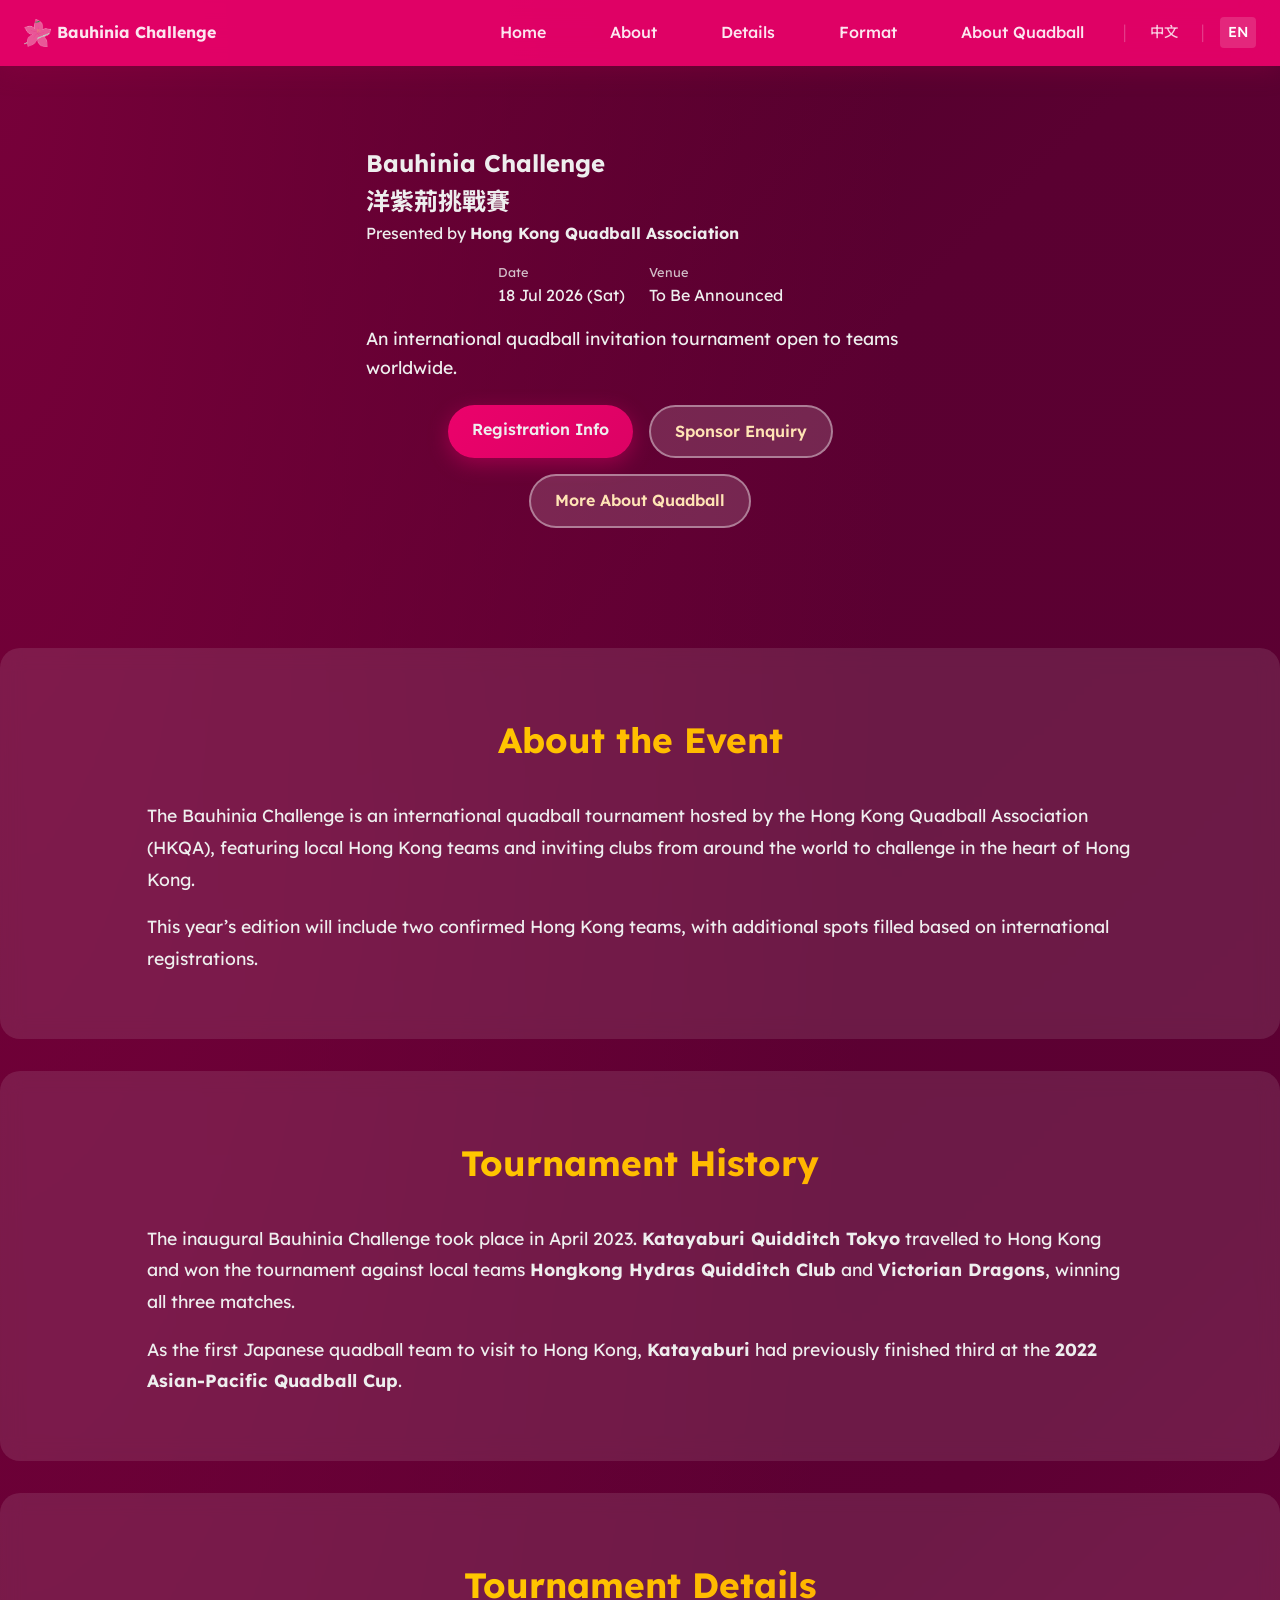
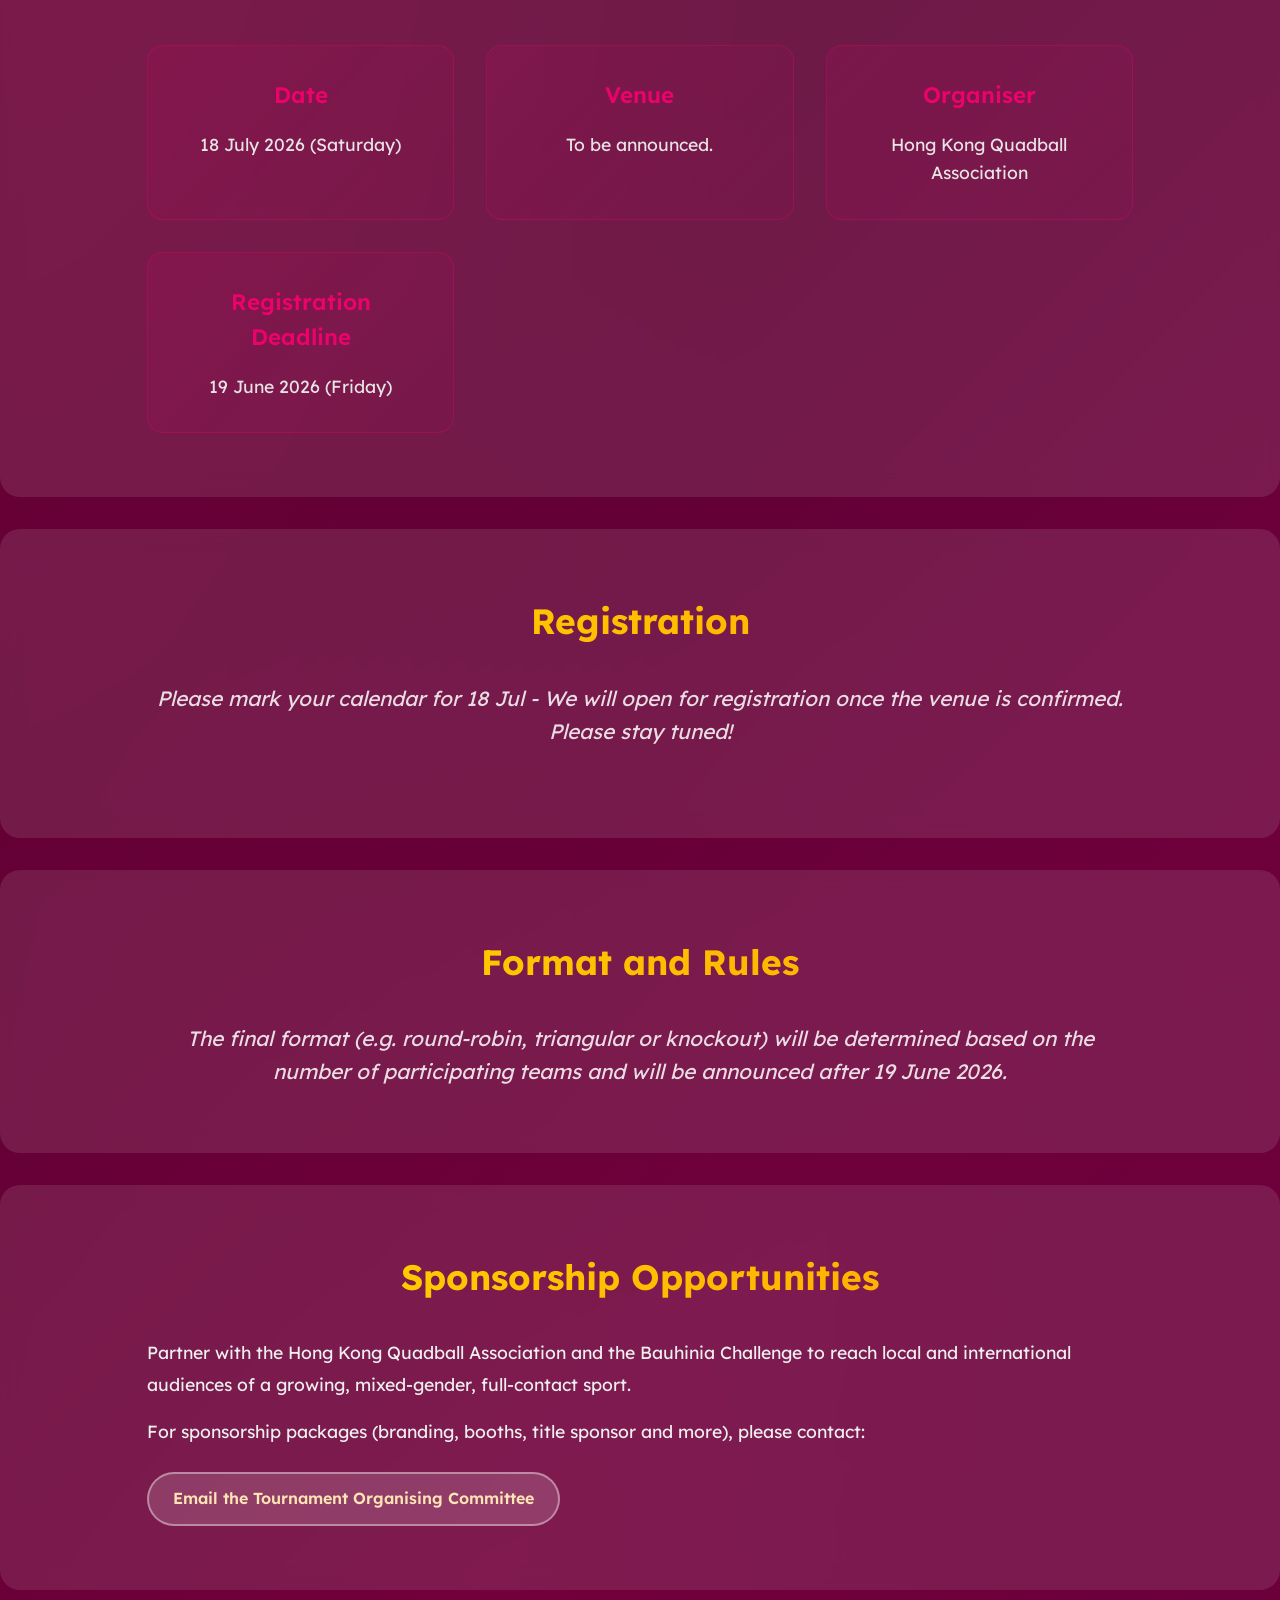
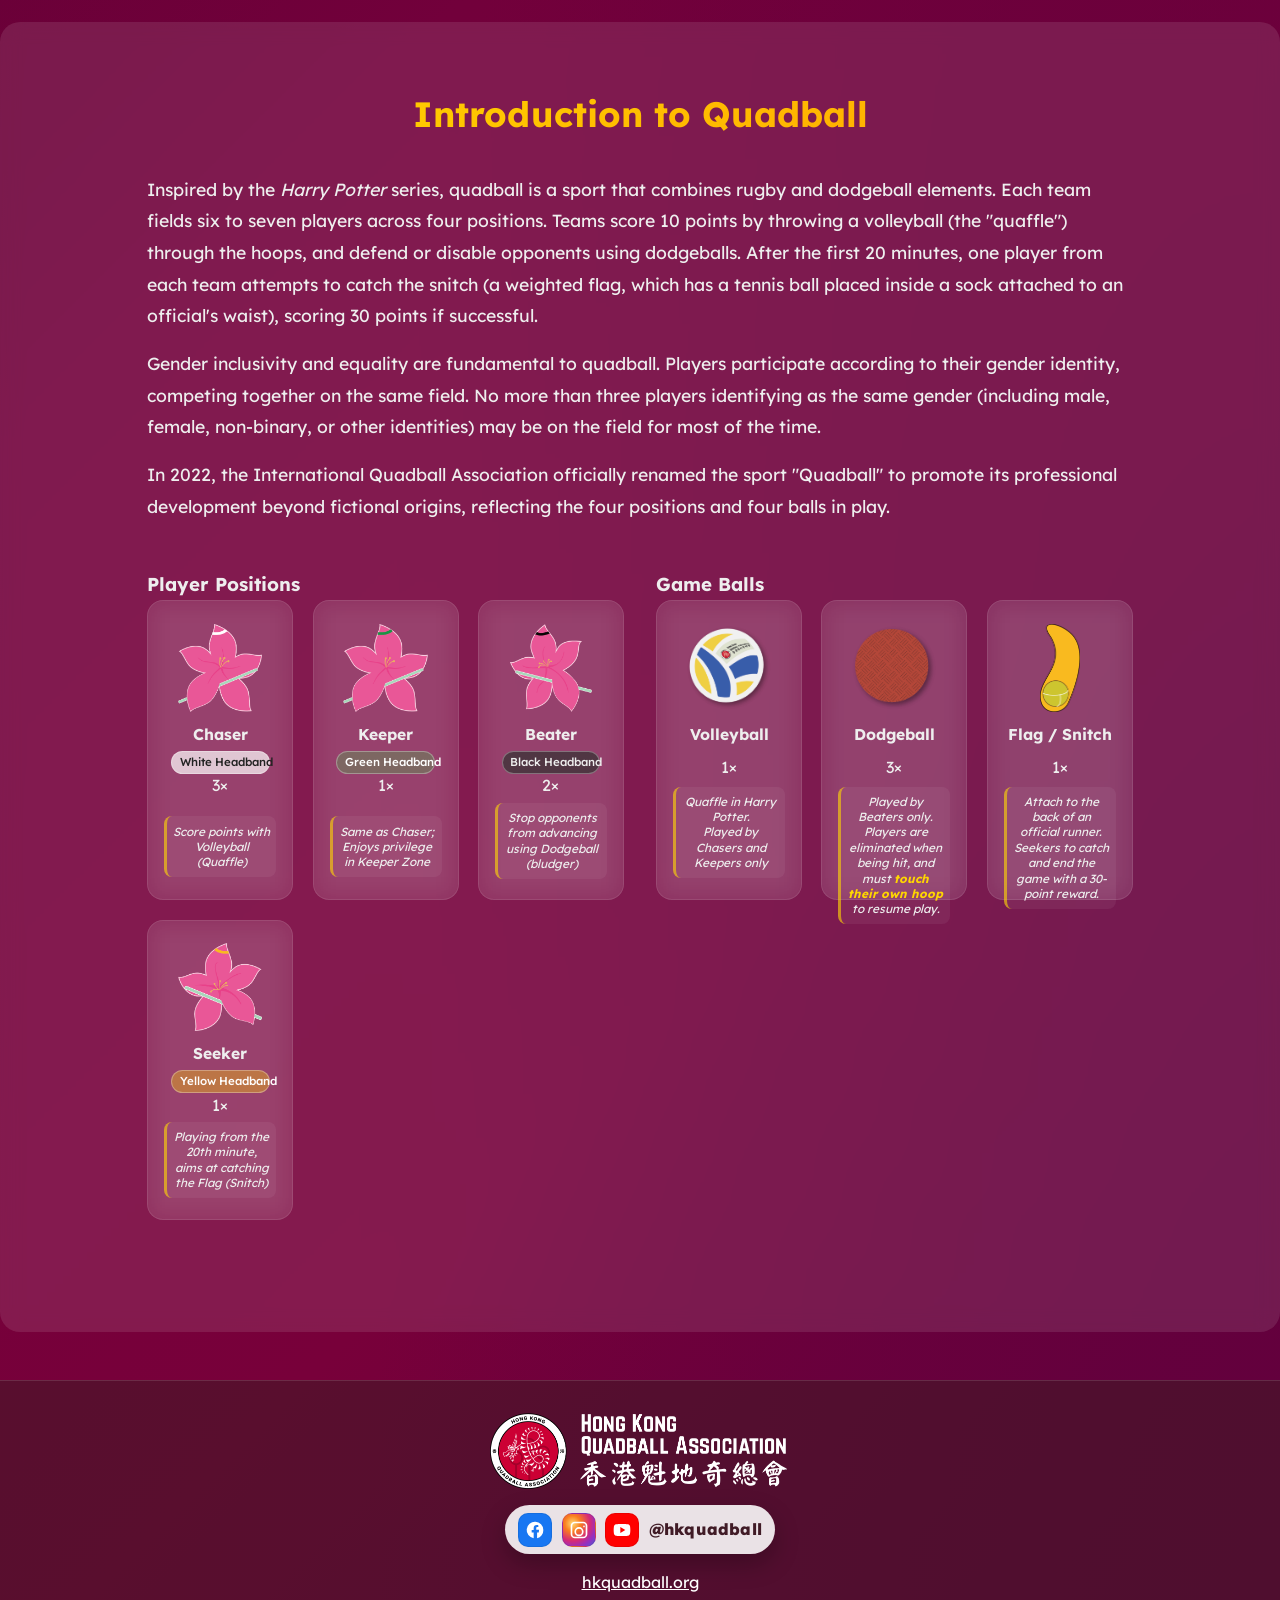
==== index.html @ e5937f77 "(Draft) First Edition" ====
<!DOCTYPE html>
<meta charset="UTF-8">
<meta name="robots" content="noindex, follow">
<script>
  window.location.replace('/bauhinia-challenge/2026/index.html');
</script>
<title>Redirecting...</title>
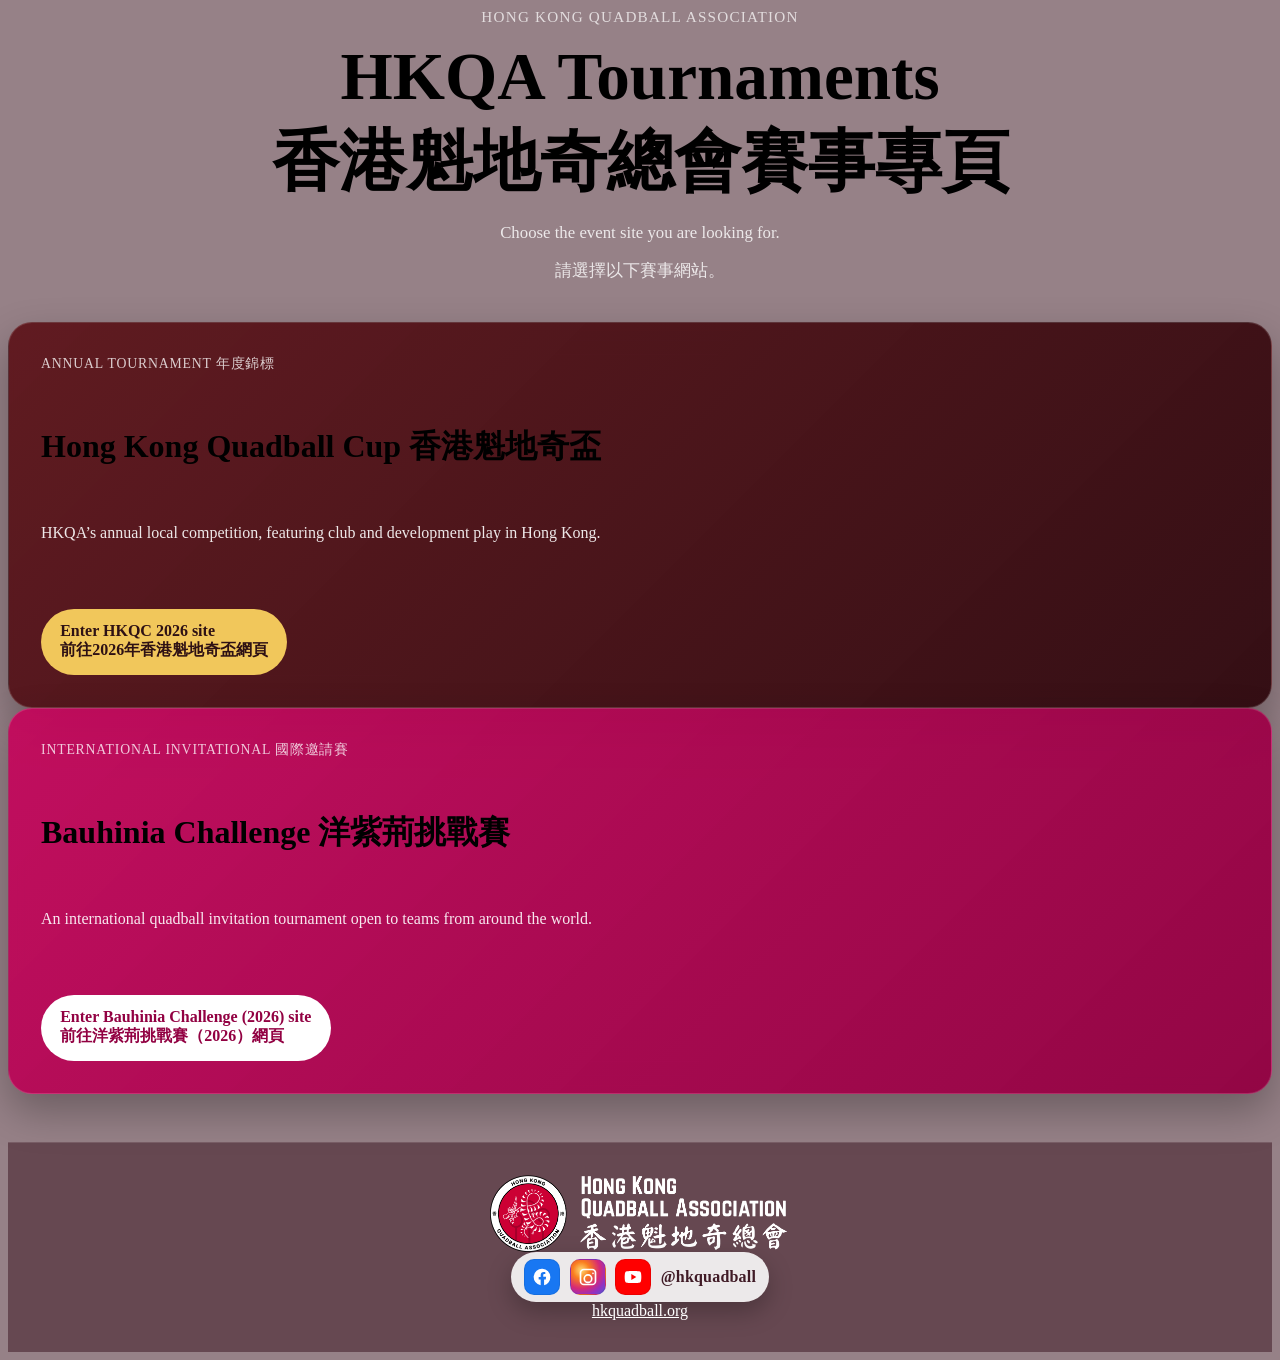
==== commit ab9763c4: "Root Redirect change to Menu" ====
--- a/index.html
+++ b/index.html
@@ -1,7 +1,321 @@
 <!DOCTYPE html>
 <meta charset="UTF-8">
 <meta name="robots" content="noindex, follow">
-<script>
-  window.location.replace('/bauhinia-challenge/2026/index.html');
-</script>
-<title>Redirecting...</title>
+<!-- Disabled: Auto Redirect to Bauhinia Challenge (2026) -->
+<!-- <script>
+  window.location.replace('./bauhinia-challenge/2026/index.html');
+</script> -->
+<head>
+	<title>
+	HKQA Tournament Menu
+	</title>
+	
+	<style>
+	@import url('https://fonts.googleapis.com/css2?family=Lexend:ital,wght@0,200..800;1,200..800&family=Noto+Sans+HK:wght@100..900&display=swap');
+	
+	body {
+		background: rgba(64, 27, 38, 0.55);
+	}
+	
+	body.hub-page {
+	  margin: 0;
+	  font-family: 'Lexend', 'Noto Sans HK', sans-serif;
+	  background:
+		radial-gradient(circle at top, rgba(235, 2, 107, 0.12), transparent 35%),
+		linear-gradient(135deg, #16070d 0%, #241019 50%, #12070b 100%);
+	  color: #fff;
+	}
+
+	.hub-shell {
+	  max-width: 1180px;
+	  margin: 0 auto;
+	  padding: 4.5rem 1.5rem 3rem;
+	}
+
+	.hub-hero {
+	  text-align: center;
+	  margin-bottom: 2.5rem;
+	}
+
+	.hub-kicker {
+	  margin: 0 0 0.75rem;
+	  font-size: 0.95rem;
+	  letter-spacing: 0.08em;
+	  text-transform: uppercase;
+	  color: rgba(255,255,255,0.72);
+	}
+
+	.hub-hero h1 {
+	  margin: 0;
+	  font-size: clamp(2.4rem, 6vw, 4.2rem);
+	  font-weight: 800;
+	}
+
+	.hub-subtitle {
+	  max-width: 640px;
+	  margin: 1rem auto 0;
+	  font-size: 1.05rem;
+	  color: rgba(255,255,255,0.82);
+	}
+
+	.event-grid {
+	  display: grid;
+	  grid-template-columns: repeat(2, minmax(0, 1fr));
+	  gap: 1.5rem;
+	}
+
+	.event-card {
+	  border-radius: 24px;
+	  padding: 2rem;
+	  min-height: 320px;
+	  display: flex;
+	  flex-direction: column;
+	  justify-content: space-between;
+	  border: 1px solid rgba(255,255,255,0.14);
+	  box-shadow: 0 18px 40px rgba(0,0,0,0.28);
+	  backdrop-filter: blur(14px);
+	}
+
+	.hkqc-card {
+	  background: linear-gradient(135deg, rgba(92, 18, 24, 0.92), rgba(48, 10, 16, 0.96));
+	}
+
+	.bc-card {
+	  background: linear-gradient(135deg, rgba(198, 2, 90, 0.90), rgba(146, 1, 66, 0.96));
+	}
+
+	.event-label {
+	  margin: 0 0 1rem;
+	  font-size: 0.86rem;
+	  letter-spacing: 0.06em;
+	  text-transform: uppercase;
+	  color: rgba(255,255,255,0.78);
+	}
+
+	.event-card h2 {
+	  margin: 0 0 1rem;
+	  font-size: 2rem;
+	  line-height: 1.15;
+	}
+
+	.event-copy {
+	  margin: 0 0 1.5rem;
+	  font-size: 1rem;
+	  line-height: 1.7;
+	  color: rgba(255,255,255,0.9);
+	}
+
+	.event-actions {
+	  display: flex;
+	  flex-wrap: wrap;
+	  gap: 0.85rem;
+	  align-items: center;
+	}
+
+	.btn {
+	  display: inline-block;
+	  padding: 0.85rem 1.2rem;
+	  border-radius: 999px;
+	  text-decoration: none;
+	  font-weight: 700;
+	}
+
+	.btn-hkqc {
+	  background: #f1c75b;
+	  color: #2e1114;
+	}
+
+	.btn-bc {
+	  background: #fff;
+	  color: #920142;
+	}
+
+	.text-link {
+	  color: rgba(255,255,255,0.88);
+	  text-decoration: none;
+	  border-bottom: 1px solid rgba(255,255,255,0.35);
+	}
+
+	@media (max-width: 840px) {
+	  .event-grid {
+		grid-template-columns: 1fr;
+	  }
+	}
+
+	/* Footer */
+	.site-footer {
+	  margin-top: 3rem;
+	  padding: 2rem 1.5rem;
+	  background: rgba(64, 27, 38, 0.55);
+	  border-top: 1px solid rgba(255, 255, 255, 0.12);
+	}
+
+	.footer-links {
+	  display: flex;
+	  flex-wrap: wrap;
+	  gap: 0.6rem 1rem;
+	}
+
+	.footer-link {
+	  color: rgba(255, 255, 255, 0.9);
+	  text-decoration: none;
+	  padding: 0.3rem 0.65rem;
+	  border-radius: 999px;
+	  border: 1px solid rgba(255, 255, 255, 0.18);
+	  background: rgba(255, 255, 255, 0.06);
+	  transition: all 0.2s ease;
+	}
+
+	.footer-link:hover {
+	  background: rgba(255, 255, 255, 0.16);
+	  border-color: rgba(255, 255, 255, 0.35);
+	}
+
+	.footer-social { display: flex; justify-content: center; }
+
+	/* Footer logo sizing relative to social pill */
+	.site-footer .footer-social {
+	  display: flex;
+	  flex-direction: column;
+	  align-items: center;
+	  gap: 0.75rem;
+	}
+
+	.site-footer .social-pill { width: fit-content; }
+
+	.site-footer .footer-logo {
+	  width: min(100%, 300px); /* 120% of pill, but not ridiculously large */
+	  max-width: 110%;
+	  height: auto;
+	  display: block;
+	}
+
+	.social-pill {
+	  display: inline-flex;
+	  align-items: center;
+	  gap: 0.6rem;
+	  padding: 0.45rem 0.8rem;
+	  border-radius: 999px;
+	  background: rgba(255, 255, 255, 0.88);
+	  color: #401b26;
+	  box-shadow: 0 10px 24px rgba(0,0,0,0.25);
+	}
+
+	.social-icon {
+	  width: 34px;
+	  height: 34px;
+	  border-radius: 10px;
+	  display: inline-flex;
+	  align-items: center;
+	  justify-content: center;
+	  text-decoration: none;
+	  border: 1px solid rgba(0,0,0,0.08);
+	  transition: transform 0.15s ease, filter 0.15s ease;
+	}
+
+	.social-icon svg {
+	  width: 20px;
+	  height: 20px;
+	  fill: #fff;                 /* white mark on brand color */
+	}
+
+	.social-icon:hover {
+	  transform: translateY(-1px);
+	  filter: brightness(1.05);
+	}
+
+	/* Brand backgrounds */
+	.social-icon.facebook { background: #1877F2; }  /* Facebook blue */
+	.social-icon.youtube { background: #FF0000; }   /* YouTube red */
+
+	/* Instagram gradient */
+	.social-icon.instagram {
+	  background: radial-gradient(circle at 30% 30%, #feda75 0%, #fa7e1e 25%, #d62976 55%, #962fbf 75%, #4f5bd5 100%);
+	}
+
+	.social-handle {
+	  font-weight: 800;
+	  letter-spacing: 0.2px;
+	  white-space: nowrap;
+	}
+	</style>
+</head>
+<body>
+	<section class="hub-hero">
+		<p class="hub-kicker">Hong Kong Quadball Association</p>
+		<h1>HKQA Tournaments<br>香港魁地奇總會賽事專頁</h1>
+		<p class="hub-subtitle">Choose the event site you are looking for.</p>
+		<p class="hub-subtitle">請選擇以下賽事網站。</p>
+	</section>
+	<div class="event-card hkqc-card">
+		<p class="event-label">Annual tournament 年度錦標</p>
+		<h2>Hong Kong Quadball Cup 香港魁地奇盃</h2>
+		<p class="event-copy">
+			HKQA’s annual local competition, featuring club and development play in Hong Kong.<br>
+			
+		</p>
+		<div class="event-actions">
+			<a href="https://hkqc.hkquadball.org/2026/" class="btn btn-hkqc">
+				Enter HKQC 2026 site<br>
+				前往2026年香港魁地奇盃網頁
+			</a>
+			<!-- <a href="https://hkqc.hkquadball.org/2026/" class="text-link">2026 permalink</a> -->
+		</div>
+	</div>
+
+	<div class="event-card bc-card">
+		<p class="event-label">International invitational 國際邀請賽</p>
+		<h2>Bauhinia Challenge 洋紫荊挑戰賽</h2>
+		<p class="event-copy">
+			An international quadball invitation tournament open to teams from around the world.<br>
+			
+		</p>
+		<div class="event-actions">
+			<a href="./bauhinia-challenge/2026/" class="btn btn-bc">
+				Enter Bauhinia Challenge (2026) site<br>
+				前往洋紫荊挑戰賽（2026）網頁
+			</a>
+			<!-- <a href="./bauhinia-challenge/2026/" class="text-link">2026 permalink</a> -->
+		</div>
+	</div>
+
+	<footer class="site-footer">
+		<div class="footer-social">
+			<img
+			  src="./bauhinia-challenge/2026/assets/img/HKQA-Logo-w-text-WHITE.png"
+			  alt="Logo of Hong Kong Quadball Association 香港魁地奇總會標誌"
+			  class="footer-logo"
+			>	
+		</div>
+		<div class="footer-social">
+			<div class="social-pill" aria-label="HKQA social links">
+				<a class="social-icon facebook" href="https://www.facebook.com/hkquadball" target="_blank" rel="noopener"
+				   aria-label="HKQA Facebook">
+				  <svg viewBox="0 0 24 24" aria-hidden="true">
+					<path d="M22 12a10 10 0 1 0-11.6 9.9v-7H8v-2.9h2.4V9.8c0-2.4 1.4-3.7 3.6-3.7 1 0 2 .2 2 .2v2.2h-1.1c-1.1 0-1.4.7-1.4 1.4v1.7H16.9L16.5 15h-2v7A10 10 0 0 0 22 12z"/>
+				  </svg>
+				</a>
+
+				<a class="social-icon instagram" href="https://www.instagram.com/hkquadball/" target="_blank" rel="noopener"
+				   aria-label="HKQA Instagram">
+				  <svg viewBox="0 0 24 24" aria-hidden="true">
+					<path d="M7 2h10a5 5 0 0 1 5 5v10a5 5 0 0 1-5 5H7a5 5 0 0 1-5-5V7a5 5 0 0 1 5-5zm10 2H7a3 3 0 0 0-3 3v10a3 3 0 0 0 3 3h10a3 3 0 0 0 3-3V7a3 3 0 0 0-3-3zm-5 4.5A5.5 5.5 0 1 1 6.5 14 5.5 5.5 0 0 1 12 8.5zm0 2A3.5 3.5 0 1 0 15.5 14 3.5 3.5 0 0 0 12 10.5zM18 6.7a1 1 0 1 1-1 1 1 1 0 0 1 1-1z"/>
+				  </svg>
+				</a>
+
+				<a class="social-icon youtube" href="https://www.youtube.com/@hkquadball" target="_blank" rel="noopener"
+				   aria-label="HKQA YouTube">
+				  <svg viewBox="0 0 24 24" aria-hidden="true">
+					<path d="M21.6 7.2a3 3 0 0 0-2.1-2.1C17.8 4.7 12 4.7 12 4.7s-5.8 0-7.5.4A3 3 0 0 0 2.4 7.2 31.6 31.6 0 0 0 2 12a31.6 31.6 0 0 0 .4 4.8 3 3 0 0 0 2.1 2.1c1.7.4 7.5.4 7.5.4s5.8 0 7.5-.4a3 3 0 0 0 2.1-2.1A31.6 31.6 0 0 0 22 12a31.6 31.6 0 0 0-.4-4.8zM10 15.5v-7l6 3.5-6 3.5z"/>
+				  </svg>
+				</a>
+
+				<span class="social-handle">@hkquadball</span>
+			</div>	
+		</div>				
+		<div class="footer-social">
+			<a href="https://www.hkquadball.org" target="_blank" rel="noopener" aria-label="HKQA Website" style="color: white">hkquadball.org</a>
+		</div>
+	</footer>
+</body>
+</html>
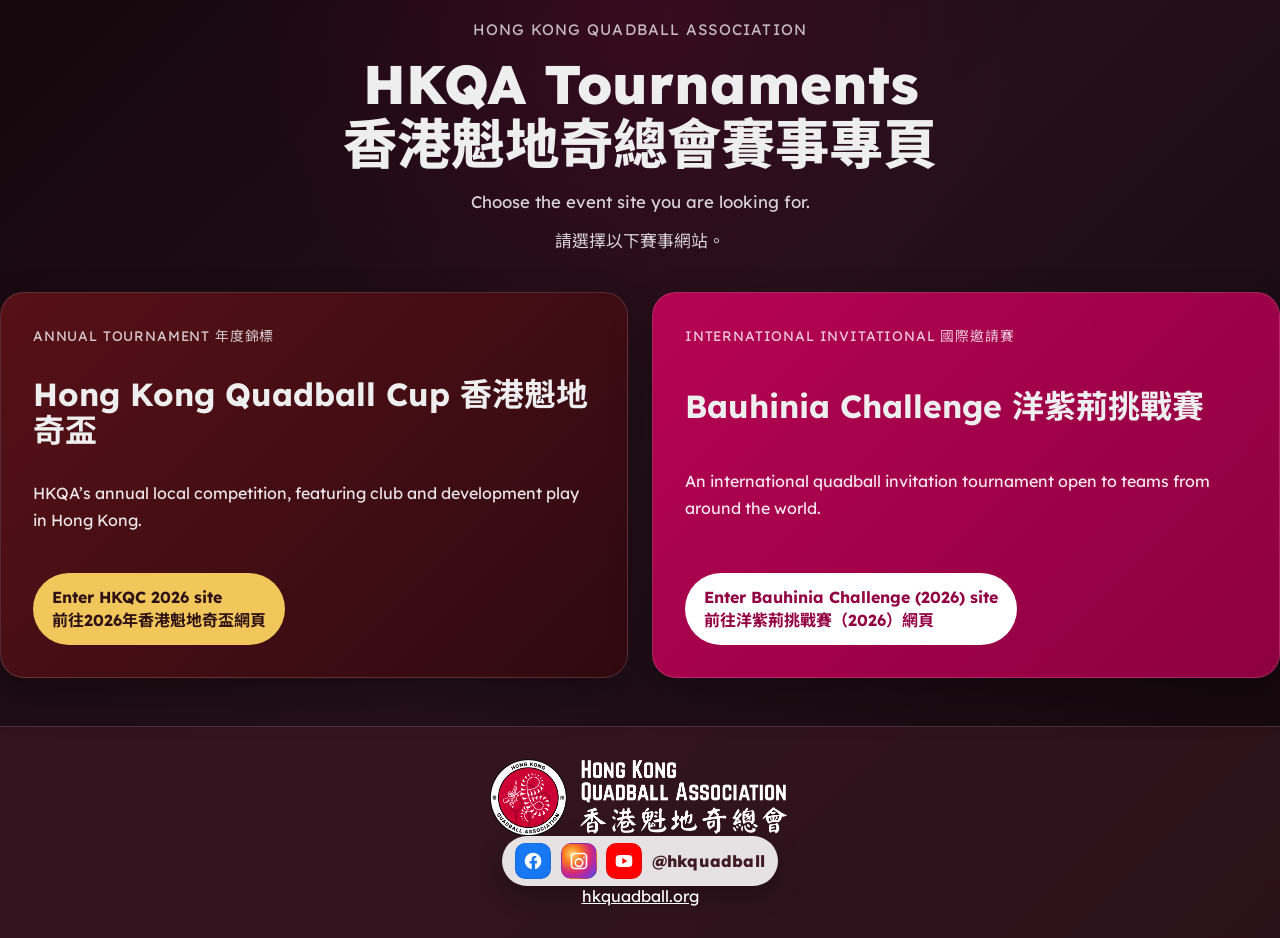
==== commit d865d35f: "Update index.html" ====
--- a/index.html
+++ b/index.html
@@ -9,11 +9,13 @@
 	<title>
 	HKQA Tournament Menu
 	</title>
-	
-	<style>
-	@import url('https://fonts.googleapis.com/css2?family=Lexend:ital,wght@0,200..800;1,200..800&family=Noto+Sans+HK:wght@100..900&display=swap');
-	
-	body {
+
+	<link rel="preconnect" href="https://fonts.googleapis.com">
+	<link rel="preconnect" href="https://fonts.gstatic.com" crossorigin>
+	<link href="https://fonts.googleapis.com/css2?family=Lexend:wght@100..900&family=Noto+Sans+HK:wght@100..900&display=swap" rel="stylesheet">
+
+	<style>	
+	html {
 		background: rgba(64, 27, 38, 0.55);
 	}
 	
@@ -29,25 +31,31 @@
 	.hub-shell {
 	  max-width: 1180px;
 	  margin: 0 auto;
-	  padding: 4.5rem 1.5rem 3rem;
+	  padding: 5.5rem 1.5rem 3rem;
 	}
 
 	.hub-hero {
 	  text-align: center;
 	  margin-bottom: 2.5rem;
+	  padding-top: 1.25rem;
 	}
 
 	.hub-kicker {
-	  margin: 0 0 0.75rem;
-	  font-size: 0.95rem;
-	  letter-spacing: 0.08em;
-	  text-transform: uppercase;
-	  color: rgba(255,255,255,0.72);
-	}
-
+		margin: 0 0 1rem;
+		font-size: 0.95rem;
+		letter-spacing: 0.08em;
+		text-transform: uppercase;
+		color: rgba(255,255,255,0.72);
+	}
+	
+	h1, h2 {
+		color: #EEE;
+	}
+	
 	.hub-hero h1 {
 	  margin: 0;
-	  font-size: clamp(2.4rem, 6vw, 4.2rem);
+	  font-size: clamp(2rem, 4.8vw, 3.4rem); /* 比原本細 */
+	  line-height: 1.1;
 	  font-weight: 800;
 	}
 
@@ -62,6 +70,13 @@
 	  display: grid;
 	  grid-template-columns: repeat(2, minmax(0, 1fr));
 	  gap: 1.5rem;
+	}
+
+	@media (min-width: 1000px) {
+	  .event-grid {
+		grid-template-columns: repeat(2, minmax(0, 1fr)); /* 闊屏左右並列 */
+		align-items: stretch;
+	  }
 	}
 
 	.event-card {
@@ -178,7 +193,7 @@
 	  display: flex;
 	  flex-direction: column;
 	  align-items: center;
-	  gap: 0.75rem;
+	  gap: 1.25rem;
 	}
 
 	.site-footer .social-pill { width: fit-content; }
@@ -240,44 +255,47 @@
 	}
 	</style>
 </head>
-<body>
+<body class="hub-page">
 	<section class="hub-hero">
 		<p class="hub-kicker">Hong Kong Quadball Association</p>
 		<h1>HKQA Tournaments<br>香港魁地奇總會賽事專頁</h1>
 		<p class="hub-subtitle">Choose the event site you are looking for.</p>
 		<p class="hub-subtitle">請選擇以下賽事網站。</p>
 	</section>
-	<div class="event-card hkqc-card">
-		<p class="event-label">Annual tournament 年度錦標</p>
-		<h2>Hong Kong Quadball Cup 香港魁地奇盃</h2>
-		<p class="event-copy">
-			HKQA’s annual local competition, featuring club and development play in Hong Kong.<br>
-			
-		</p>
-		<div class="event-actions">
-			<a href="https://hkqc.hkquadball.org/2026/" class="btn btn-hkqc">
-				Enter HKQC 2026 site<br>
-				前往2026年香港魁地奇盃網頁
-			</a>
-			<!-- <a href="https://hkqc.hkquadball.org/2026/" class="text-link">2026 permalink</a> -->
+
+	<section class="event-grid">
+		<div class="event-card hkqc-card">
+			<p class="event-label">Annual tournament 年度錦標</p>
+			<h2>Hong Kong Quadball Cup 香港魁地奇盃</h2>
+			<p class="event-copy">
+				HKQA’s annual local competition, featuring club and development play in Hong Kong.<br>
+				
+			</p>
+			<div class="event-actions">
+				<a href="https://hkqc.hkquadball.org/2026/" class="btn btn-hkqc">
+					Enter HKQC 2026 site<br>
+					前往2026年香港魁地奇盃網頁
+				</a>
+				<!-- <a href="https://hkqc.hkquadball.org/2026/" class="text-link">2026 permalink</a> -->
+			</div>
 		</div>
-	</div>
-
-	<div class="event-card bc-card">
-		<p class="event-label">International invitational 國際邀請賽</p>
-		<h2>Bauhinia Challenge 洋紫荊挑戰賽</h2>
-		<p class="event-copy">
-			An international quadball invitation tournament open to teams from around the world.<br>
-			
-		</p>
-		<div class="event-actions">
-			<a href="./bauhinia-challenge/2026/" class="btn btn-bc">
-				Enter Bauhinia Challenge (2026) site<br>
-				前往洋紫荊挑戰賽（2026）網頁
-			</a>
-			<!-- <a href="./bauhinia-challenge/2026/" class="text-link">2026 permalink</a> -->
+
+		<div class="event-card bc-card">
+			<p class="event-label">International invitational 國際邀請賽</p>
+			<h2>Bauhinia Challenge 洋紫荊挑戰賽</h2>
+			<p class="event-copy">
+				An international quadball invitation tournament open to teams from around the world.<br>
+				
+			</p>
+			<div class="event-actions">
+				<a href="./bauhinia-challenge/2026/" class="btn btn-bc">
+					Enter Bauhinia Challenge (2026) site<br>
+					前往洋紫荊挑戰賽（2026）網頁
+				</a>
+				<!-- <a href="./bauhinia-challenge/2026/" class="text-link">2026 permalink</a> -->
+			</div>
 		</div>
-	</div>
+	</section>
 
 	<footer class="site-footer">
 		<div class="footer-social">
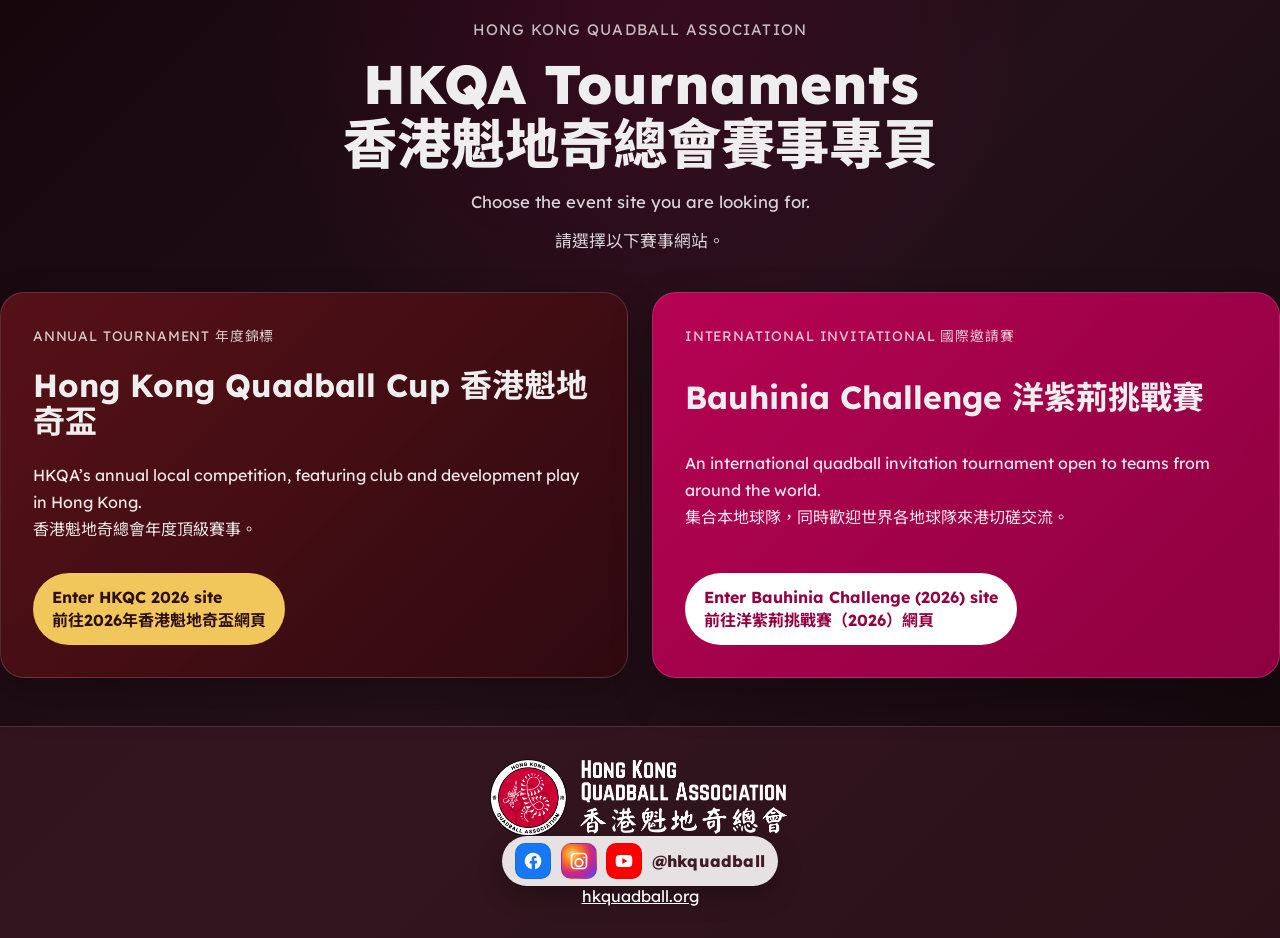
==== commit e5b51bcc: "Update index.html" ====
--- a/index.html
+++ b/index.html
@@ -72,7 +72,7 @@
 	  gap: 1.5rem;
 	}
 
-	@media (min-width: 1000px) {
+	@media (min-width: 1100px) {
 	  .event-grid {
 		grid-template-columns: repeat(2, minmax(0, 1fr)); /* 闊屏左右並列 */
 		align-items: stretch;
@@ -269,7 +269,7 @@
 			<h2>Hong Kong Quadball Cup 香港魁地奇盃</h2>
 			<p class="event-copy">
 				HKQA’s annual local competition, featuring club and development play in Hong Kong.<br>
-				
+				香港魁地奇總會年度頂級賽事。
 			</p>
 			<div class="event-actions">
 				<a href="https://hkqc.hkquadball.org/2026/" class="btn btn-hkqc">
@@ -285,7 +285,7 @@
 			<h2>Bauhinia Challenge 洋紫荊挑戰賽</h2>
 			<p class="event-copy">
 				An international quadball invitation tournament open to teams from around the world.<br>
-				
+				集合本地球隊，同時歡迎世界各地球隊來港切磋交流。
 			</p>
 			<div class="event-actions">
 				<a href="./bauhinia-challenge/2026/" class="btn btn-bc">
